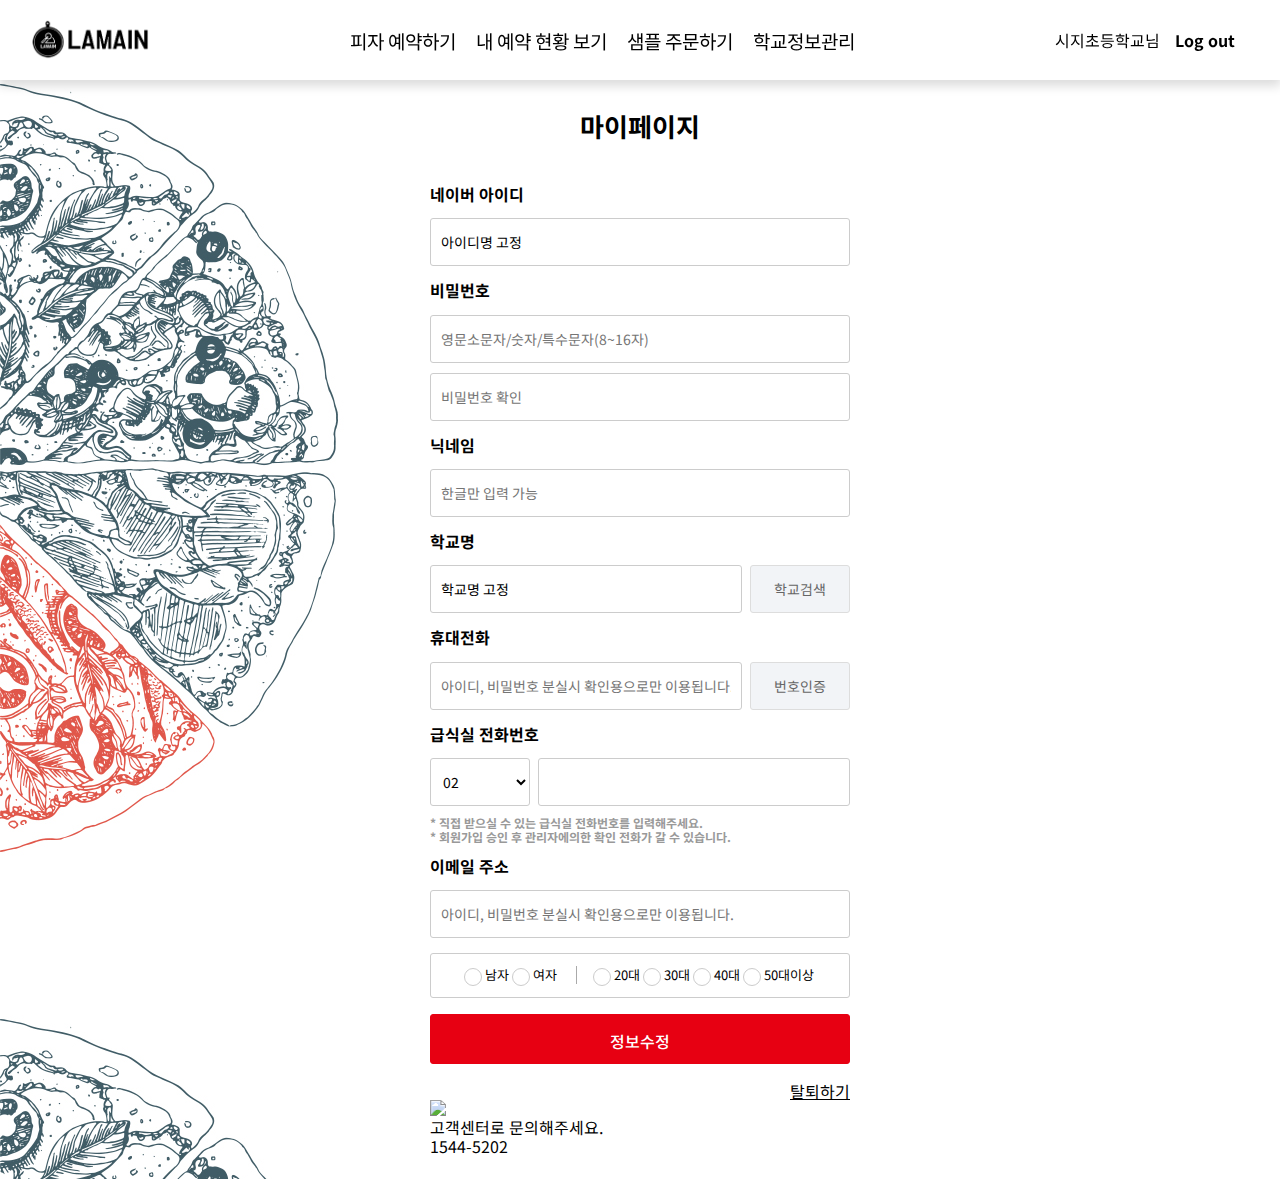
==== info-manage/info-manage.html @ 39055153 "Add files via upload" ====
<!DOCTYPE html>
<html lang="en">
  <head>
    <meta charset="utf-8" />
    <meta
      name="viewport"
      content="width=device-width, initial-scale=1, shrink-to-fit=no"
    />
    <meta name="description" content="" />
    <meta name="author" content="" />
    <title>LAMAIN - 라망</title>
    <!-- Favicon-->
    <link rel="icon" type="image/x-icon" href="assets/favicon.ico" />
    <!-- Font Awesome icons (free version)-->
    <script
      src="https://use.fontawesome.com/releases/v6.1.0/js/all.js"
      crossorigin="anonymous"
    ></script>
    <!-- 폰트어썸 cdn -->
    <link
      rel="stylesheet"
      href="https://cdnjs.cloudflare.com/ajax/libs/font-awesome/6.0.0/css/all.css"
    />
    <!-- Google fonts-->
    <link
      href="https://fonts.googleapis.com/css?family=Montserrat:400,700"
      rel="stylesheet"
      type="text/css"
    />
    <link
      href="https://fonts.googleapis.com/css?family=Roboto+Slab:400,100,300,700"
      rel="stylesheet"
      type="text/css"
    />
    <link rel="preconnect" href="https://fonts.googleapis.com" />
    <link rel="preconnect" href="https://fonts.gstatic.com" crossorigin />
    <link
      href="https://fonts.googleapis.com/css2?family=Noto+Sans+KR:wght@400;700&display=swap"
      rel="stylesheet"
    />

    <!-- jquery -->

    <script src="../jquery-3.6.0.min.js"></script>

    <!-- 슬릭 슬라이더 -->
    <script src="../slick-1.8.1/slick/slick.min.js"></script>
    <link rel="stylesheet" href="../slick-1.8.1/slick/slick.css" />

    <link href="../css/style.css" rel="stylesheet" />
  </head>

  <body>
    <header>
      <nav class="nav-bar">
        <div class="main-logo">
          <a href="../reservation-page/reservation.html">
            <img src="../img/logos/라망 가로.png" alt="" />
          </a>
        </div>

        <div class="menu-slide-wrap-tab">
          <ul>
            <li class="call-calendar-tab">
              <a href="../reservation-page/reservation.html">피자 예약하기</a>
            </li>
            <li><a href="#">내 예약 현황 보기</a></li>
            <li><a href="#">샘플 주문하기</a></li>
            <li><a href="#">학교정보관리</a></li>
          </ul>
        </div>

        <div class="menu-wrap">
          <!-- 학교명, 학교 형태 구분  -->
          <p class="btn-userinfo"><span>시지</span><span>초등학교</span>님</p>
          <p class="btn-logout">Log out</p>
          <img src="../img/menu-icon.svg" alt="" class="btn-menu" />
        </div>
      </nav>

      <!-- 메뉴 슬라이드 -->
      <div class="menu-slide-wrap">
        <ul>
          <li class="call-calendar">
            <a href="../reservation-page/reservation.html">피자 예약하기</a>
          </li>
          <li><a href="./my-reservation.html">내 예약 현황 보기</a></li>
          <li><a href="#">샘플 주문하기</a></li>
          <li><a href="#">학교정보관리</a></li>
        </ul>
      </div>
    </header>

    <main class="reserv-detail-body-bg">
      <div id="container" class="bor_top">
        <div class="fixwrap">
          <div class="sub_top">
            <div class="sub_tit">마이페이지</div>
          </div>
        </div>
        <!-- 타이틀출력 -->
        <article>
          <div class="youtube_wrap">
            <section class="w460">
              <div class="inner">
                <div class="form_box pd_20">
                  <!-- 학교와 아이디는 변경이 되지않게 고정해주세요. defalt로 글씨색은 연하게 되어야합니다. -->
                  <!-- 네이버로 로그인이 됐을경우 네이버 아이디라고 적히고, 카카오로 로그인 됐을경우 카카오아이디라고 적히고, 일반으로 로그인됐을 경우 아이디라도 글씨가 올 수 있게 해주세요. -->
                  <div class="form_title">네이버 아이디</div>
                  <div class="form_para">
                    <input
                      type="text"
                      name="UserId"
                      value="아이디명 고정"
                      maxlength="20"
                      placeholder="영문소문자/숫자"
                      class="textbox"
                      required=""
                    />
                  </div>
                  <div class="form_title">비밀번호</div>
                  <div class="form_para">
                    <input
                      type="password"
                      name="UserPwd"
                      value=""
                      maxlength="20"
                      placeholder="영문소문자/숫자/특수문자(8~16자)"
                      class="textbox"
                      required=""
                    />
                    <input
                      type="password"
                      name="UserPwd2"
                      value=""
                      maxlength="20"
                      placeholder="비밀번호 확인"
                      class="textbox marginTop10"
                      required=""
                    />
                  </div>
                  <div class="form_title">닉네임</div>
                  <div class="form_para">
                    <input
                      type="text"
                      name="UserName"
                      value=""
                      maxlength="20"
                      placeholder="한글만 입력 가능"
                      class="textbox"
                      required=""
                    />
                  </div>
                  <div class="form_title">학교명</div>
                  <!-- 학교명을 등록하면 디폴트상태가 되어 고정이 되도록 해주세요 -->
                  <div class="form_para_split">
                    <input
                      type="text"
                      name="SchoolName"
                      value="학교명 고정"
                      maxlength="20"
                      placeholder="학교명"
                      class="textbox"
                      required=""
                    />
                    <input
                      type="button"
                      name="SchoolSearch"
                      value="학교검색"
                      class="btn_type8"
                      onclick="window.open('/Menu/Menuschool.php', '_blank', 'width=600, height=600'); //return false;"
                    />
                  </div>
                  <div class="form_title">휴대전화</div>
                  <div class="form_para_split">
                    <input
                      type="tel"
                      name="UserMobile"
                      value=""
                      maxlength="20"
                      placeholder="아이디, 비밀번호 분실시 확인용으로만 이용됩니다."
                      class="textbox"
                      required=""
                    />
                    <!-- 인증이 완료되면 인증완료로 버튼안의 글씨가 바뀌도록해주세요 -->
                    <input
                      type="button"
                      name="AuthSend"
                      value="번호인증"
                      class="btn_type8 phone_con"
                      onclick="fnAuthSend();"
                    />
                  </div>
                  <!-- 번호인증 버튼을 눌러야 활성화되도록 해주세요 -->
                  <div class="form_para_split phone_end">
                    <input
                      type="text"
                      name="AuthNum"
                      value=""
                      maxlength="20"
                      placeholder="간편인증"
                      class="textbox"
                      required=""
                    />
                    <input
                      type="button"
                      name="AuthConfirm"
                      value="인증확인"
                      class="btn_type8"
                      onclick="fnAuthConfirm();"
                    />
                  </div>
                  <script>
                    $(function () {
                      $(".phone_end").hide();
                      $(".phone_con").click(function () {
                        $(".phone_end").show();
                      });
                    });
                  </script>
                  <div class="form_title">급식실 전화번호</div>
                  <div class="form_para_split">
                    <select name="phone1" class="txt_12px_01">
                      <option value="02">02</option>
                      <option value="031">031</option>
                      <option value="032">032</option>
                      <option value="033">033</option>
                      <option value="041">041</option>
                      <option value="042">042</option>
                      <option value="043">043</option>
                      <option value="044">044</option>
                      <option value="051">051</option>
                      <option value="052">052</option>
                      <option value="053">053</option>
                      <option value="054">054</option>
                      <option value="055">055</option>
                      <option value="061">061</option>
                      <option value="062">062</option>
                      <option value="063">063</option>
                      <option value="064">064</option>
                    </select>
                    <input
                      type="tel"
                      name="UserNum"
                      value=""
                      maxlength="20"
                      placeholder=""
                      class="textbox"
                      required=""
                    />
                  </div>
                  <div class="form_para_span">
                    * 직접 받으실 수 있는 급식실 전화번호를 입력해주세요.<br />
                    * 회원가입 승인 후 관리자에의한 확인 전화가 갈 수 있습니다.
                  </div>
                  <div class="form_title">이메일 주소</div>
                  <div class="form_para">
                    <input
                      type="email"
                      name="Email"
                      value=""
                      maxlength="40"
                      placeholder="아이디, 비밀번호 분실시 확인용으로만 이용됩니다."
                      class="textbox"
                      required=""
                    />
                  </div>
                  <div class="join_sort">
                    <ul>
                      <li>
                        <label class="container-radio"
                          >남자
                          <input type="radio" name="ymradio" value="M" />
                          <span class="checkmark"></span>
                        </label>
                      </li>
                      <li>
                        <label class="container-radio"
                          >여자
                          <input type="radio" name="ymradio" value="W" />
                          <span class="checkmark"></span>
                        </label>
                      </li>
                    </ul>
                    <span class="pipe2"></span>
                    <ul>
                      <li>
                        <label class="container-radio"
                          >20대
                          <input type="radio" name="ageradio" value="20" />
                          <span class="checkmark"></span>
                        </label>
                      </li>
                      <li>
                        <label class="container-radio"
                          >30대
                          <input type="radio" name="ageradio" value="30" />
                          <span class="checkmark"></span>
                        </label>
                      </li>
                      <li>
                        <label class="container-radio"
                          >40대
                          <input type="radio" name="ageradio" value="40" />
                          <span class="checkmark"></span>
                        </label>
                      </li>
                      <li>
                        <label class="container-radio"
                          >50대이상
                          <input type="radio" name="ageradio" value="50" />
                          <span class="checkmark"></span>
                        </label>
                      </li>
                    </ul>
                  </div>
                  <button type="submit" class="btn_type">
                    <span class="txt_type">정보수정</span>
                  </button>
                  <!-- 일반회원으로 로그인을 했을 경우에는 class="userinfo_txt" 이렇게 보이게하고 카카오톡이나 네이버로 로그인을 했을경우 클릭하면 class="userinfo_sns" 이거로 변경되게 해주시고 고객센터로 문의해달라는 팝업으로 뜨도록 해주세요. 각각 클래스마다 팝업창을 다르게 작업해두었습니다. -->
                  <div class="userinfo_txt">탈퇴하기</div>
                </div>
                <!-- 탈퇴하기 클릭시 팝업 -->
                <div class="layer_pop">
                  <div class="black"></div>
                  <div class="pop_wrap mg_auto">
                    <div class="pop">
                      <div class="top">
                        <div class="close1"></div>
                      </div>
                      <div class="popuser_txt">
                        <h8>월간식단연구소 회원탈퇴 하시겠습니까?</h8>
                        <div>
                          월간식단연구소를 탈퇴하시면 회원정보는 모두
                          삭제됩니다.<br />
                          다만 서비스 이용간 수집된 데이터(학교단위, 지역,
                          연령대, 성별등의 비실명 가명정보)는 남아있습니다.<br />
                          이는 전국 급식시장 데이터 분석자료로 활용됨은 공지
                          드립니다.
                          <div class="small_txt">
                            * 데이터 삭제와 관련하여 문의하실 사항은 고객센터로
                            연락바랍니다.(1544-5202)
                          </div>
                        </div>
                        <div>
                          정말로 탈퇴를 원하신다면 아래에 비밀번호를 입력하시고
                          탈퇴버튼을 눌러주세요
                        </div>
                        <div class="form_para">
                          <input
                            type="password"
                            name="UserPwd3"
                            value=""
                            maxlength="20"
                            placeholder="비밀번호 확인"
                            class="textbox marginTop10"
                          />
                        </div>
                        <div class="text_ul_wrap">
                          <a href="javascript:;">탈퇴사유</a>
                          <ul class="ul_select_style">
                            <li>근무지 변경</li>
                            <li>재가입 목적</li>
                            <li>아이디 변경</li>
                            <li class="last-li">기타사유</li>
                          </ul>
                        </div>
                        <div class="checkbox_wrap small_txt">
                          <label class="container-checkbox">
                            해당 내용을 모두 확인했으며, 회원탈퇴에 동의합니다.
                            <input
                              type="checkbox"
                              id="chk_agree"
                              name="chk_agree"
                              value="y"
                              checked="checked"
                              onchange="if( this.checked){$(this).parent().addClass('checked')}else{$(this).parent().removeClass('checked')} "
                            />
                            <span class="checkmark"></span>
                          </label>
                        </div>
                        <button
                          type="submit"
                          class="btn_type"
                          onclick="UserExit()"
                        >
                          <span class="txt_type">탈퇴하기</span>
                        </button>
                      </div>
                      <script>
                        var _select_title = $(".text_ul_wrap > a");
                        $(
                          '<div class="select_icon"><img src="../img/ico_arrow.svg"></div>'
                        ).insertAfter(_select_title);

                        _select_title.click(function () {
                          $(".ul_select_style").toggleClass("active");
                          $(".select_icon").toggleClass("active");
                        });

                        $(".ul_select_style > li").on("click", function () {
                          var _li_value = $(this).text();
                          _select_title.text(_li_value);
                          $(".ul_select_style").removeClass("active");
                          $(".select_icon").toggleClass("active");
                        });
                        $("body").click(function (e) {
                          if ($(".ul_select_style").hasClass("active")) {
                            if (!$(".text_ul_wrap").has(e.target).length) {
                              $(".ul_select_style").removeClass("active");
                              $(".select_icon").removeClass("active");
                            }
                          }
                        });
                      </script>
                    </div>
                  </div>
                </div>

                <!-- 네이버,카톡으로 로그인시 뜨는 팝업 -->
                <div class="layer_sns">
                  <div class="black"></div>
                  <div class="pop_wrap mg_auto">
                    <div class="pop">
                      <div class="top">
                        <div class="close1"></div>
                      </div>
                      <div class="sns_txt">
                        <div class="sns_img">
                          <img src="/img/center_sns.png" />
                        </div>
                        <h9>고객센터로 문의해주세요.<br />1544-5202</h9>
                      </div>
                    </div>
                  </div>
                </div>

                <script>
                  //일반회원가입으로 뜨는 팝업창
                  $(".userinfo_txt").click(function () {
                    $(".layer_pop").css("display", "block");
                    $("html, body").addClass("no-scroll");
                  });

                  $(".pop .close1 , .pop .close2").click(function () {
                    $(".layer_pop").css("display", "none");
                    $(".layer_sns").css("display", "none");
                    $("html, body").removeClass("no-scroll");
                  });

                  //네이버,카톡로그인시 뜨는 팝업창
                  $(".userinfo_sns").click(function () {
                    $(".layer_sns").css("display", "block");
                    $("html, body").addClass("no-scroll");
                  });
                </script>
              </div>
            </section>
          </div>
        </article>
      </div>
    </main>

    <script src="../js/app.js"></script>
  </body>
</html>
---- css/style.css ----
@charset "UTF-8";
/*! normalize.css v8.0.1 | MIT License | github.com/necolas/normalize.css */
/* Document
   ========================================================================== */
/**
 * 1. Correct the line height in all browsers.
 * 2. Prevent adjustments of font size after orientation changes in iOS.
 */
html {
  line-height: 1.15;
  /* 1 */
  -webkit-text-size-adjust: 100%;
  /* 2 */
}

/* Sections
   ========================================================================== */
/**
 * Remove the margin in all browsers.
 */
body {
  margin: 0;
}

/**
 * Render the `main` element consistently in IE.
 */
main {
  display: block;
}

/**
 * Correct the font size and margin on `h1` elements within `section` and
 * `article` contexts in Chrome, Firefox, and Safari.
 */
h1 {
  font-size: 2em;
  margin: 0.67em 0;
}

/* Grouping content
   ========================================================================== */
/**
 * 1. Add the correct box sizing in Firefox.
 * 2. Show the overflow in Edge and IE.
 */
hr {
  box-sizing: content-box;
  /* 1 */
  height: 0;
  /* 1 */
  overflow: visible;
  /* 2 */
}

/**
 * 1. Correct the inheritance and scaling of font size in all browsers.
 * 2. Correct the odd `em` font sizing in all browsers.
 */
pre {
  font-family: monospace, monospace;
  /* 1 */
  font-size: 1em;
  /* 2 */
}

/* Text-level semantics
   ========================================================================== */
/**
 * Remove the gray background on active links in IE 10.
 */
a {
  background-color: transparent;
}

/**
 * 1. Remove the bottom border in Chrome 57-
 * 2. Add the correct text decoration in Chrome, Edge, IE, Opera, and Safari.
 */
abbr[title] {
  border-bottom: none;
  /* 1 */
  text-decoration: underline;
  /* 2 */
  -webkit-text-decoration: underline dotted;
          text-decoration: underline dotted;
  /* 2 */
}

/**
 * Add the correct font weight in Chrome, Edge, and Safari.
 */
b,
strong {
  font-weight: bolder;
}

/**
 * 1. Correct the inheritance and scaling of font size in all browsers.
 * 2. Correct the odd `em` font sizing in all browsers.
 */
code,
kbd,
samp {
  font-family: monospace, monospace;
  /* 1 */
  font-size: 1em;
  /* 2 */
}

/**
 * Add the correct font size in all browsers.
 */
small {
  font-size: 80%;
}

/**
 * Prevent `sub` and `sup` elements from affecting the line height in
 * all browsers.
 */
sub,
sup {
  font-size: 75%;
  line-height: 0;
  position: relative;
  vertical-align: baseline;
}

sub {
  bottom: -0.25em;
}

sup {
  top: -0.5em;
}

/* Embedded content
   ========================================================================== */
/**
 * Remove the border on images inside links in IE 10.
 */
img {
  border-style: none;
}

/* Forms
   ========================================================================== */
/**
 * 1. Change the font styles in all browsers.
 * 2. Remove the margin in Firefox and Safari.
 */
button,
input,
optgroup,
select,
textarea {
  font-family: inherit;
  /* 1 */
  font-size: 100%;
  /* 1 */
  line-height: 1.15;
  /* 1 */
}

/**
 * Show the overflow in IE.
 * 1. Show the overflow in Edge.
 */
button,
input {
  /* 1 */
  overflow: visible;
}

/**
 * Remove the inheritance of text transform in Edge, Firefox, and IE.
 * 1. Remove the inheritance of text transform in Firefox.
 */
button,
select {
  /* 1 */
  text-transform: none;
}

/**
 * Correct the inability to style clickable types in iOS and Safari.
 */
button,
[type=button],
[type=reset],
[type=submit] {
  -webkit-appearance: button;
}

/**
 * Remove the inner border and padding in Firefox.
 */
button::-moz-focus-inner,
[type=button]::-moz-focus-inner,
[type=reset]::-moz-focus-inner,
[type=submit]::-moz-focus-inner {
  border-style: none;
  padding: 0;
}

/**
 * Restore the focus styles unset by the previous rule.
 */
button:-moz-focusring,
[type=button]:-moz-focusring,
[type=reset]:-moz-focusring,
[type=submit]:-moz-focusring {
  outline: 1px dotted ButtonText;
}

/**
 * Correct the padding in Firefox.
 */
fieldset {
  padding: 0.35em 0.75em 0.625em;
}

/**
 * 1. Correct the text wrapping in Edge and IE.
 * 2. Correct the color inheritance from `fieldset` elements in IE.
 * 3. Remove the padding so developers are not caught out when they zero out
 *    `fieldset` elements in all browsers.
 */
legend {
  box-sizing: border-box;
  /* 1 */
  color: inherit;
  /* 2 */
  display: table;
  /* 1 */
  max-width: 100%;
  /* 1 */
  padding: 0;
  /* 3 */
  white-space: normal;
  /* 1 */
}

/**
 * Add the correct vertical alignment in Chrome, Firefox, and Opera.
 */
progress {
  vertical-align: baseline;
}

/**
 * Remove the default vertical scrollbar in IE 10+.
 */
textarea {
  overflow: auto;
}

/**
 * 1. Add the correct box sizing in IE 10.
 * 2. Remove the padding in IE 10.
 */
[type=checkbox],
[type=radio] {
  box-sizing: border-box;
  /* 1 */
  padding: 0;
  /* 2 */
}

/**
 * Correct the cursor style of increment and decrement buttons in Chrome.
 */
[type=number]::-webkit-inner-spin-button,
[type=number]::-webkit-outer-spin-button {
  height: auto;
}

/**
 * 1. Correct the odd appearance in Chrome and Safari.
 * 2. Correct the outline style in Safari.
 */
[type=search] {
  -webkit-appearance: textfield;
  /* 1 */
  outline-offset: -2px;
  /* 2 */
}

/**
 * Remove the inner padding in Chrome and Safari on macOS.
 */
[type=search]::-webkit-search-decoration {
  -webkit-appearance: none;
}

/**
 * 1. Correct the inability to style clickable types in iOS and Safari.
 * 2. Change font properties to `inherit` in Safari.
 */
::-webkit-file-upload-button {
  -webkit-appearance: button;
  /* 1 */
  font: inherit;
  /* 2 */
}

/* Interactive
   ========================================================================== */
/*
 * Add the correct display in Edge, IE 10+, and Firefox.
 */
details {
  display: block;
}

/*
 * Add the correct display in all browsers.
 */
summary {
  display: list-item;
}

/* Misc
   ========================================================================== */
/**
 * Add the correct display in IE 10+.
 */
template {
  display: none;
}

/**
 * Add the correct display in IE 10.
 */
[hidden] {
  display: none;
}

.fnb ul, .my-reserv-contents, .select-quantity-wrap, .info-wrap, .reserv-school {
  display: flex;
  flex-direction: row;
  flex-wrap: nowrap;
  justify-content: flex-start;
  align-items: center;
  align-content: center;
}

.menu-wrap {
  display: flex;
  flex-direction: row;
  flex-wrap: nowrap;
  justify-content: flex-end;
  align-items: center;
  align-content: center;
}

.info-quantity, .order-btn-wrap, .calender-contents .week-container, .calender-head ul, .nav-bar {
  display: flex;
  flex-direction: row;
  flex-wrap: nowrap;
  justify-content: space-between;
  align-items: center;
  align-content: center;
}

.info-quantity .ten-input, .reserv-school .sort-school, .choice-calender, .menu-slide-wrap-tab ul, .login_box .login_data101 a, .login_box .login_kakao a {
  display: flex;
  flex-direction: row;
  flex-wrap: nowrap;
  justify-content: center;
  align-items: center;
  align-content: flex-start;
}

.calender-contents li {
  display: flex;
  flex-direction: column;
  flex-wrap: wrap;
  justify-content: center;
  align-items: center;
}

* {
  margin: 0;
  font-family: "Noto Sans KR", sans-serif;
  box-sizing: border-box;
}

html {
  font-family: "Noto Sans KR", sans-serif;
  height: 100%;
}

body {
  font-family: "Noto Sans KR", sans-serif;
  height: 100%;
}

h4,
h3,
h2,
h1 {
  font-weight: normal;
}

h1 {
  margin: 0;
}

a {
  color: inherit;
  text-decoration: none;
}

button,
input,
select,
textarea {
  border: 0;
  background-color: transparent;
}
button:focus,
input:focus,
select:focus,
textarea:focus {
  outline: none;
  box-shadow: none;
}

a,
button {
  cursor: pointer;
}

ul,
ol {
  list-style: none;
  padding-left: 0;
}

/* 로그인 페이지*/
.login {
  position: relative;
  width: 100vw;
  height: 100vh;
}

.bg {
  position: relative;
  background-image: url(../img/bg/reserv-bg-2.jpg);
  background-repeat: no-repeat;
  -o-object-fit: contain;
     object-fit: contain;
  width: 100%;
  height: 100%;
}

.login-wrap {
  position: absolute;
  top: 38%;
  left: 50%;
  transform: translate(-50%, -50%);
  width: 300px;
  height: 470px;
  padding: 15px;
  border-radius: 3px;
}

.login_box {
  position: relative;
  overflow: hidden;
  height: 60%;
  border-bottom: solid 2px rgb(133, 131, 131);
}
.login_box .login-logo {
  text-align: center;
  margin-top: 15px;
}
.login_box .login-logo img {
  width: 200px;
}
.login_box .login-title {
  text-align: center;
  margin-top: 15px;
}
.login_box .login_kakao {
  position: absolute;
  display: flex;
  border-radius: 3px;
  background: #f2da00;
  padding: 3% 2%;
  width: 65%;
  height: 47px;
  top: 65%;
  left: 50%;
  transform: translate(-50%, -50%);
  justify-content: center;
  align-items: center;
  color: #391b1a;
}
.login_box .login_kakao img {
  width: 10%;
  margin-right: 2%;
}
.login_box .login_data101 {
  position: absolute;
  display: flex;
  border-radius: 3px;
  background: #e70012;
  padding: 3% 2%;
  width: 65%;
  height: 47px;
  top: 88%;
  left: 50%;
  transform: translate(-50%, -50%);
  justify-content: center;
  align-items: center;
  color: #391b1a;
}
.login_box .login_data101 a {
  font-size: 16px;
}
.login_box .login_data101 img {
  width: 10%;
  margin-right: 2%;
}

.customer-center {
  width: 100%;
  height: 33%;
  padding: 20px;
  box-sizing: border-box;
  text-align: center;
}
.customer-center h2 {
  margin-bottom: 15px;
}
.customer-center p {
  font-size: 15px;
}

.customer-center p {
  margin: 4px 0;
}

.login_copy {
  position: absolute;
  width: 100%;
  text-align: center;
  left: 0;
  bottom: 8%;
  font-size: 80%;
}

@media (min-width: 768px) {
  .bg {
    position: relative;
    background-image: url(../img/bg/reserv-bg-2.jpg);
    background-repeat: no-repeat;
    background-size: cover;
    background-position: center center;
    width: 100%;
    height: 100%;
  }

  .login-wrap {
    width: 350px;
    height: 490px;
  }

  .login_box .login_kakao,
.login_box .login_data101 {
    width: 275px;
  }
}
/* 상단 헤더*/
header {
  position: relative;
}

.nav-bar {
  position: fixed;
  top: 0;
  background-color: #fff;
  width: 100%;
  height: 80px;
  padding: 5px 30px;
  margin-bottom: 20px;
  box-shadow: 0px 5px 10px 1px rgba(0, 0, 0, 0.14);
  box-sizing: border-box;
  z-index: 10;
}

.main-logo {
  width: 100px;
}
.main-logo img {
  width: 100%;
}

.menu-slide-wrap-tab {
  display: none;
  height: 100%;
}
.menu-slide-wrap-tab .call-calendar-tab {
  cursor: pointer;
}
.menu-slide-wrap-tab ul {
  height: 100%;
  vertical-align: middle;
}
.menu-slide-wrap-tab li {
  height: 100%;
  margin: 0 10px;
  margin-top: 8px;
  font-size: 19px;
  line-height: 64px;
}
.menu-slide-wrap-tab li:hover {
  border-bottom: solid 4px #e70012;
}
.menu-slide-wrap-tab a {
  display: block;
}

.menu-wrap .btn-userinfo {
  margin-right: 10px;
}
.menu-wrap .btn-userinfo .userhead {
  font-weight: bold;
}
.menu-wrap .btn-logout {
  font-size: 16px;
  font-weight: bold;
  width: 70px;
  padding: 5px;
  margin-right: 10px;
  cursor: pointer;
  box-sizing: border-box;
}
.menu-wrap .btn-logout:hover {
  background-color: #000;
  color: #fff;
}

.btn-menu {
  cursor: pointer;
}

@media (min-width: 992px) {
  .main-logo {
    width: 120px;
  }

  .menu-slide-wrap-tab {
    display: block;
  }
}
.menu-slide-wrap {
  position: fixed;
  top: 80px;
  height: 140xp;
  width: 100%;
  background-color: #fff;
  padding: 0 10px;
  font-size: 16px;
  display: none;
  z-index: 10;
}
.menu-slide-wrap li {
  height: 45px;
  border-bottom: solid 1px #ddd;
  transition: 0.5s ease-in-out;
}
.menu-slide-wrap li:hover {
  transform: translateX(15px);
  transition: 0.5s ease-in-out;
}
.menu-slide-wrap .call-calendar {
  cursor: pointer;
}
.menu-slide-wrap a {
  display: block;
  padding: 10px;
}

@media (min-width: 992px) {
  .menu-slide-wrap {
    font-size: 18px;
    display: none !important;
  }
  .menu-slide-wrap ul {
    display: flex;
    flex-direction: row;
    flex-wrap: nowrap;
    justify-content: center;
    align-items: center;
    align-content: center;
  }
  .menu-slide-wrap li {
    border: none;
  }

  .btn-menu {
    display: none;
  }
}
/* 예약 페이지*/
.reserv-body-bg::before {
  content: "";
  background-image: url(../img/bg/reserv-bg-1.jpg);
  opacity: 0.5;
  -o-object-fit: contain;
     object-fit: contain;
  position: absolute;
  top: 0;
  left: 0;
  right: 0;
  bottom: 0;
}

@media (min-width: 992px) {
  .reserv-body-bg::before {
    opacity: 1;
  }
}
.reserv-page {
  display: none;
  position: fixed;
  top: 80px;
  width: 100%;
  height: 100%;
  z-index: 5;
  background-color: #eee;
  box-sizing: border-box;
}
.reserv-page .calender-close-btn {
  position: absolute;
  left: 30px;
  top: 32px;
  width: 35px;
  height: 35px;
  border: solid 1px #000;
  border-right: none;
  border-top: none;
  transform: rotate(45deg);
  cursor: pointer;
}

.reserv-page-title {
  margin: 30px 0;
  text-align: center;
}

.reserv-top {
  padding: 0 10px;
  box-sizing: border-box;
}

.calender-month {
  margin-bottom: 10px;
}

.choice-calender {
  font-size: 28px;
}
.choice-calender .choice {
  margin: 0 25px;
}
.choice-calender .month-next,
.choice-calender .month-prev {
  width: 15px;
  height: 15px;
  cursor: pointer;
}
.choice-calender .month-prev {
  border-left: solid 1px #000;
  border-bottom: solid 1px #000;
  transform: rotate(45deg);
}
.choice-calender .month-next {
  border-right: solid 1px #000;
  border-top: solid 1px #000;
  transform: rotate(45deg);
}

.reserv-school {
  margin: 20px 15px;
  box-sizing: border-box;
}
.reserv-school .reserv-school-title {
  font-weight: bold;
}
.reserv-school p {
  margin-right: 3px;
}
.calender {
  background-color: #fff;
}

.calender-head {
  width: 100%;
  border-top: solid 2px #ddd;
  border-bottom: solid 2px #eee;
  box-sizing: border-box;
}
.calender-head ul {
  box-sizing: border-box;
  border-right: solid 2px #ddd;
  width: 100%;
  text-align: center;
  box-sizing: border-box;
}
.calender-head li {
  display: inline-block;
  width: 100%;
  height: 50px;
  padding-top: 14px;
  border-left: solid 2px #ddd;
  box-sizing: border-box;
}

.calender-contents {
  width: 100%;
}
.calender-contents .week-container {
  width: 100%;
  height: 120px;
  box-sizing: border-box;
}
.calender-contents li {
  position: relative;
  width: 20%;
  height: 100%;
  padding: 5px;
  border: solid 1px #ddd;
  box-sizing: border-box;
}
.calender-contents li .date-wrap {
  position: absolute;
  width: 100%;
  height: 20px;
  top: 5px;
  font-size: 18px;
  box-sizing: border-box;
}
.calender-contents li .date-wrap .date {
  padding: 0 10px 10px 10px;
  box-sizing: border-box;
}
.calender-contents li .book-box {
  height: 80px;
  margin-top: 5px;
}
.calender-contents li .book-box img {
  width: 50px;
}
.calender-contents li .book-box p {
  font-size: 14px;
  text-align: center;
}
.calender-contents li .rest-book {
  position: relative;
}
.calender-contents li .rest-book a {
  width: 100%;
  height: 100%;
  display: block;
}
.calender-contents li .rest-book a:hover {
  text-decoration: underline;
}
.calender-contents li .rest-book a:hover + span.hover-balloon {
  display: block;
}
.calender-contents li .rest-book .hover-balloon {
  display: none;
  position: absolute;
  right: -113px;
  top: 40px;
  width: 100px;
  padding: 8px;
  border-radius: 8px;
  background-color: #333;
  color: #fff;
  font-size: 14px;
  z-index: 5;
}
.calender-contents li .full-book .soldout-alert {
  display: flex;
  height: 50px;
  font-size: 16px;
  color: red;
  align-items: center;
}
.calender-contents li .full-book p {
  color: rgb(92, 91, 91);
}

.reserv-click-btn {
  width: 100%;
  height: 80px;
  background-color: #000;
}

@media (min-width: 621px) {
  .reserv-page {
    width: 660px;
    left: 50%;
    transform: translateX(-50%);
  }

  .calender {
    width: 620px;
    margin: 0 auto;
  }

  .book-text {
    display: flex;
    flex-direction: row;
    flex-wrap: nowrap;
    justify-content: center;
    align-items: center;
    align-content: flex-start;
    margin-top: 5px;
  }

  .book-box p {
    font-size: 16px !important;
  }
  .book-box a {
    text-align: center;
  }
}
/*메인페이지*/
.main-contents {
  max-width: 1320px;
  position: relative;
  height: 100vh;
  display: grid;
  grid-template-columns: 200px 200px;
  grid-template-rows: 200px 200px;
  grid-gap: 30px;
  justify-content: center;
  align-content: center;
}

.main-box {
  width: 200px;
  height: 200px;
  padding: 50px 20px;
  background-color: #fff;
  border: #bdc9cd solid 1px;
  border-radius: 20px;
  text-align: center;
  box-sizing: border-box;
  cursor: pointer;
  transition: all 0.5s;
  overflow: hidden;
}
.main-box:hover {
  box-shadow: rgba(0, 0, 0, 0.35) 0px 5px 15px;
  border: none;
  transform: translateY(-10px);
  transition: all 0.3s;
}
.main-box img {
  width: 70px;
  height: 70px;
}

.main-box-title {
  width: 100%;
  height: 34%;
}
.main-box-title h3 {
  text-align: center;
  color: #3f5d67;
}

@media (min-width: 992px) {
  .main-contents {
    margin: 0 auto;
    display: flex;
    flex-direction: row;
    flex-wrap: wrap;
    justify-content: center;
    align-items: center;
    height: 72vh;
    grid-gap: 10px;
  }

  .main-box {
    width: 225px;
    height: 225px;
    margin: 0 7px;
  }

  .main-box-title {
    height: 42%;
  }
  .main-box-title h3 {
    line-height: 89px;
  }
}
/* 예약 상세 페이지 */
.reserv-detail-body-bg {
  position: relative;
  background-image: url(../img/bg/reserv-bg-1.jpg);
}

.food-img-wrap {
  width: 500px;
  height: 400px;
  margin: 0 auto;
  overflow: hidden;
}
.food-img-wrap img {
  width: 100%;
  height: 400px;
  -o-object-fit: cover;
     object-fit: cover;
}

.slick-dots {
  display: flex;
  flex-direction: row;
  flex-wrap: nowrap;
  justify-content: center;
  align-items: center;
  height: 20px;
  position: absolute;
  margin: 0 auto;
  bottom: 40px;
  left: 50%;
  transform: translateX(-50%);
}

.slick-dots li {
  margin: 0 10px;
}

.slick-dots li::marker {
  color: transparent;
}

.slick-dots li button {
  color: transparent;
  border: none;
  padding: 0;
  background-color: grey;
  opacity: 0.5;
  border-radius: 50%;
  height: 13px;
  width: 13px;
}

.slick-dots .slick-active button {
  background-color: #ffffff;
  opacity: 1;
}

.order-detail-wrap {
  width: 500px;
  padding: 20px;
  margin: 0 auto;
  background-color: #fff;
  box-sizing: border-box;
}
.order-detail-wrap h2 {
  padding-bottom: 10px;
  border-bottom: solid 2px #ddd;
}

.menu-info {
  margin-top: 12px;
}

.info-wrap p {
  color: #949292;
  padding-right: 15px;
  padding-bottom: 10px;
}
.info-wrap span {
  padding-bottom: 10px;
}

.order-btn-wrap {
  text-align: center;
  margin: 20px auto;
}
.order-btn-wrap .reserv-btn {
  width: 200px;
  height: 60px;
  font-size: 16px;
  font-weight: bold;
  color: #fff;
  background-color: #e70012;
  border: solid 1px #e70012;
  border-radius: 3px;
  cursor: pointer;
}
.order-btn-wrap .reserv-btn:hover {
  background-color: #fff;
  color: #e70012;
}

.detail-info-wrap {
  width: 500px;
  margin: 0 auto;
  background-color: rgb(229, 229, 229);
}

.order-btn-float {
  position: -webkit-fixed;
  position: fixed;
  bottom: 0;
  display: none;
  width: 500px;
  height: 60px;
  font-size: 20px;
  font-weight: bold;
  color: #fff;
  border-radius: 3px;
  background-color: #e70012;
  z-index: 5;
}
.order-btn-float:hover {
  background-color: #fff;
  border: solid 2px #e70012;
  color: #e70012;
}

.detail-info-title {
  text-align: center;
  margin: 20px 0;
}

.youtube-content {
  width: 100%;
}
.youtube-content iframe {
  width: 500px;
  height: 300px;
}

.product-info-content {
  text-align: center;
  padding-bottom: 60px;
}

.product-info {
  width: 500px;
  border-radius: 3px;
  padding: 30px;
  margin-top: 40px;
  box-sizing: border-box;
}
.product-info .product-name {
  font-size: 25px;
  margin-top: 0;
}
.product-info p {
  margin: 25px 0;
}
.product-info img {
  width: 430px;
  box-sizing: border-box;
}
.product-info ul {
  width: 100%;
  background-color: #ddd;
  padding: 10px;
  box-sizing: border-box;
}
.product-info li {
  margin: 10px 0;
}

.select-quantity-page {
  position: fixed;
  bottom: -100%;
  left: 50%;
  transform: translateX(-50%);
  width: 500px;
  height: 92vh;
  padding: 20px;
  margin: 0 auto;
  background-color: #fff;
  box-sizing: border-box;
  overflow-y: auto;
  -ms-overflow-style: none;
  scrollbar-width: none;
  transition: all, 500ms;
  z-index: 10;
}

.select-quantity-page::-webkit-scrollbar {
  display: none;
}

.quant-title {
  padding: 10px;
}
.quant-title h2 {
  text-align: center;
}

.quant-close-btn {
  position: absolute;
  top: 32px;
  width: 25px;
  height: 25px;
  border: solid 2px #000;
  border-right: none;
  border-top: none;
  transform: rotate(45deg);
  cursor: pointer;
}

.recommend-quantity {
  width: 460px;
  height: 80px;
  padding: 10px;
  margin: 30px auto;
  border-radius: 5px;
  box-shadow: rgba(0, 0, 0, 0.24) 0px 3px 8px;
  box-sizing: border-box;
}
.recommend-quantity span {
  font-size: 15px;
  color: #949292;
}
.recommend-quantity .standard-recommend {
  padding-top: 10px;
}

.option-content {
  color: #747272;
  padding: 0;
  margin: 0 5px;
  opacity: 0.5;
  font-weight: bold;
}

.select-quantity-wrap {
  padding-bottom: 10px;
  margin-bottom: 20px;
  border-bottom: solid 2px rgb(239, 239, 239);
}
.select-quantity-wrap img {
  width: 130px;
  height: 100px;
  -o-object-fit: cover;
     object-fit: cover;
}
.select-quantity-wrap img:hover {
  background: rgba(0, 0, 0, 0.5);
  z-index: 10px;
}

.info-quantity {
  width: 100%;
  padding-right: 10px;
  margin-left: 20px;
}
.info-quantity .quant-info-txt h4 {
  margin-bottom: 10px;
}
.info-quantity .quantity-input-wrap {
  width: 113px;
  padding: 3px;
  border: solid 2px #ddd;
  text-align: center;
  box-sizing: border-box;
}
.info-quantity .one-input {
  border-bottom: solid 2px #ddd;
}
.info-quantity .one-input input {
  width: 50px;
  height: 30px;
  padding: 5px;
  text-align: center;
  border: none;
  box-sizing: border-box;
}
.info-quantity .one-input a {
  font-size: 20px;
}
.info-quantity .ten-input .plus-10 {
  border-right: solid 2px #ddd;
}
.info-quantity .ten-input a {
  display: block;
  width: 50%;
  padding-top: 3px;
  font-size: 13px;
  text-align: center;
  box-sizing: border-box;
}

.total-amount {
  width: 430px;
  height: 50px;
  background-color: #e70012;
  color: #fff;
  margin: 20px auto;
  padding: 10px;
  border: solid 1px #e70012;
  border-radius: 5px;
  text-align: center;
  font-weight: bold;
  box-sizing: border-box;
}
.total-amount:hover {
  background-color: #fff;
  color: #e70012;
}

/* 내 예약 현황 보기*/
.my-reserv-main {
  max-width: 500px;
  min-height: 100vh;
  margin: 0 auto;
  padding-top: 80px;
}

.my-reserv {
  width: 100%;
  margin: 20px 0;
  border-bottom: solid 1px #949292;
}

.my-reserv-state {
  width: 100%;
  height: 50px;
}
.my-reserv-state p {
  height: 100%;
  padding: 10px;
  background-color: #ebebeb;
  font-size: 20px;
  line-height: 30px;
  box-sizing: border-box;
}
.my-reserv-state .visit-ready {
  color: rgb(0, 120, 255);
}
.my-reserv-state .visit-complete {
  color: #949292;
}

.my-reserv-contents {
  width: 100%;
  margin: 15px 0;
}

.my-reserv-img {
  width: 150px;
  margin-right: 10px;
}
.my-reserv-img img {
  width: 100%;
}

.my-reserv-info li {
  margin-bottom: 17px;
}

.review-off {
  width: 200px;
  height: 60px;
  font-size: 16px;
  font-weight: bold;
  color: #fff;
  border-radius: 3px;
  background-color: #333 !important;
  border: solid 1px #333 !important;
  pointer-events: none;
}

.review-page {
  position: fixed;
  bottom: -100%;
  left: 50%;
  transform: translateX(-50%);
  max-width: 500px;
  width: 500px;
  height: 91vh;
  padding: 20px;
  margin: 0 auto;
  background-color: #fff;
  box-sizing: border-box;
  overflow-y: auto;
  -ms-overflow-style: none;
  scrollbar-width: none;
  transition: all, 500ms;
  z-index: 10;
}
.review-page .my-reserv-contents {
  margin-top: 20px;
}
.review-page .my-reserv-img {
  width: 100px;
}
.review-page .my-reserv-info li {
  margin-bottom: 5px;
}

.review-close {
  width: 25px;
  height: 25px;
  margin-bottom: 10px;
  margin-left: 5px;
  border: solid 2px #000;
  border-right: none;
  border-top: none;
  transform: rotate(45deg);
  cursor: pointer;
}

.submit-review {
  width: 100%;
  height: 50px;
  border: solid 1px #e70012;
  border-radius: 3px;
  background-color: #e70012;
  color: #fff;
}

.review-box-wrap {
  width: 100%;
  margin-top: 30px;
}
.review-box-wrap h3 {
  padding: 10px 0;
  border-top: solid 2px #ddd;
}

.star-rating {
  margin-top: 0;
}

#myform fieldset {
  display: inline-block;
  /* 하위 별점 이미지들이 있는 영역만 자리를 차지함.*/
  direction: rtl;
  border: 0;
  /* 필드셋 테두리 제거 */
}

#myform input[type=radio] {
  display: none;
}

#myform label {
  font-size: 3em;
  /* 이모지 크기 */
  color: transparent;
  /* 기존 이모지 컬러 제거 */
  text-shadow: 0 0 0 #f0f0f0;
  /* 새 이모지 색상 부여 */
}
#myform label:hover {
  text-shadow: 0 0 0 #fff59c;
}

#myform label:hover ~ label {
  text-shadow: 0 0 0 #fff59c;
  /* 마우스 호버 뒤에오는 이모지들 */
}

#myform input[type=radio]:checked ~ label {
  text-shadow: 0 0 0 #f2da00;
  /* 마우스 클릭 체크 */
}

.container-checkbox {
  display: block;
  position: relative;
  margin: 12px 0;
  cursor: pointer;
  -webkit-user-select: none;
  -moz-user-select: none;
  -ms-user-select: none;
  user-select: none;
}
.container-checkbox input {
  position: absolute;
  opacity: 0;
  cursor: pointer;
}
.container-checkbox .checkmark {
  position: absolute;
  top: 0;
  left: 95%;
  height: 18px;
  width: 18px;
  background-color: #fff;
  border: 1px solid #ccc;
  border-radius: 3px;
}

.container-checkbox:hover input ~ .checkmark {
  background-color: #fff;
  border: 1px solid #000;
}

.container-checkbox input:checked ~ .checkmark {
  border: 1px solid #e70012;
  background-color: #e70012;
}

.container-checkbox .checkmark:after {
  content: "";
  position: absolute;
  display: none;
}

.container-checkbox input:checked ~ .checkmark:after {
  display: block;
}

.container-checkbox .checkmark:after {
  left: 5px;
  top: 2px;
  width: 4px;
  height: 8px;
  border: solid white;
  border-width: 0 2px 2px 0;
  transform: rotate(45deg);
}

.comment-box {
  width: 100%;
  padding: 10px 0;
}
.comment-box textarea {
  width: 100%;
  padding: 10px;
  border: solid 1px #000;
  border-radius: 3px;
}

/* 학교정보관리 */
#container {
  padding-top: 80px;
}
#container [type=radio] {
  margin: 3px 3px 0 5px;
}

.bor_top {
  border-top: 1px solid #ddd;
}

.sub_top {
  font-size: 26px;
  color: #000;
  max-width: 1152px;
  margin: 0 auto;
  padding: 30px 20px 15px;
  font-weight: 700;
  display: flex;
  justify-content: space-between;
  text-align: center;
}
.sub_top .sub_tit {
  display: flex;
  justify-content: center;
  align-items: center;
  margin: 0 auto;
}

.form_para_span {
  margin-bottom: 8px;
  font-size: 12px;
  color: #999;
  font-weight: 700;
}

.inner {
  width: 100%;
  max-width: 1152px;
  padding: 24px 20px;
  background-color: #fff;
  box-sizing: border-box;
  margin: 0 auto;
}
.inner .btn_type {
  line-height: 50px;
  height: 50px;
  margin: 15px 0 8px;
}

.btn_type {
  border: 1px solid #e70012;
  background-color: #e70012;
  -webkit-background-color: #e70012;
  display: block;
  overflow: hidden;
  width: 100%;
  height: 36px;
  border-radius: 3px;
  font-size: 16px;
  text-align: center;
  color: #fff;
  font-weight: 500;
  cursor: pointer;
}
.btn_type:hover {
  border: 1px solid #e70012;
  background-color: #fff;
  color: #e70012;
}

.userinfo_txt {
  text-align: right;
  padding-top: 10px;
  cursor: pointer;
  text-decoration: underline;
}
.userinfo_txt:hover {
  color: #e70012;
}

.w460 {
  width: 460px;
  max-width: 460px;
  margin: 0 auto;
}

.form_title {
  padding: 5px 0 15px 0;
  font-weight: 700;
}

.form_para .textbox {
  width: 100%;
  height: 48px;
  padding: 0 10px;
  border: 1px solid #ccc;
  border-radius: 3px;
  background-color: #fff;
  font-size: 14px;
  line-height: 20px;
  outline: none;
  margin-bottom: 10px;
}

.form_para_split .textbox {
  width: calc(100% - 108px);
  float: left;
}
.form_para_split .btn_type8 {
  width: 100px;
  float: right;
  margin-left: 8px;
  cursor: pointer;
}
.form_para_split select {
  width: 100px;
  float: left;
  margin-right: 8px;
  cursor: pointer;
  height: 48px;
}

select {
  height: 36px;
  font-size: 14px;
  padding: 0 8px;
  border: 1px solid #ccc;
  border-radius: 3px;
  max-width: 165px;
  background-color: #fff;
  margin-right: 5px;
}

.form_para_split:after {
  content: "";
  display: block;
  clear: both;
}

.btn_type8 {
  border: 1px solid #ddd;
  background-color: #f2f4f7;
  display: block;
  overflow: hidden;
  width: 100%;
  height: 48px;
  border-radius: 3px;
  font-size: 14px;
  text-align: center;
  color: #666;
}

input.textbox {
  width: 100%;
  height: 48px;
  padding: 0 10px;
  border: 1px solid #ccc;
  border-radius: 3px;
  background-color: #fff;
  font-size: 14px;
  line-height: 20px;
  outline: none;
  margin-bottom: 10px;
}

.container-radio {
  display: block;
  position: relative;
  padding-left: 24px;
  cursor: pointer;
  font-size: 14px;
  -webkit-user-select: none;
  -moz-user-select: none;
  -ms-user-select: none;
  user-select: none;
}
.container-radio .checkmark {
  position: absolute;
  top: 0;
  left: 0;
  height: 18px;
  width: 18px;
  background-color: #fff;
  border: 1px solid #ccc;
  border-radius: 50%;
}
.container-radio input {
  position: absolute;
  opacity: 0;
  cursor: pointer;
}

.container-radio .checkmark {
  position: absolute;
  top: 0;
  left: 0;
  height: 18px;
  width: 18px;
  background-color: #fff;
  border: 1px solid #ccc;
  border-radius: 50%;
}

.container-radio:hover input ~ .checkmark {
  background-color: #fff;
}

.container-radio input:checked ~ .checkmark {
  border: 1px solid #e70012;
  background-color: #e70012;
}

.container-radio .checkmark:after {
  content: "";
  position: absolute;
  display: none;
}

.container-radio input:checked ~ .checkmark:after {
  display: block;
}

.container-radio .checkmark:after {
  top: 4px;
  left: 4px;
  width: 8px;
  height: 8px;
  border-radius: 50%;
  background: white;
}

.pipe2:before {
  content: "";
  display: inline-block;
  width: 1px;
  height: 18px;
  margin: 2px 16px 0 16px;
  vertical-align: 0px;
  background-color: #aaa;
}

.join_sort {
  border: 1px solid #ccc;
  border-radius: 3px;
  padding: 10px 5px;
  margin-bottom: 16px;
  display: flex;
  align-items: center;
  justify-content: center;
  margin-top: 5px;
}
.join_sort li {
  padding-right: 3px;
  float: left;
}
.join_sort .container-radio {
  font-size: 13px;
  padding-left: 21px;
}

.layer_pop {
  position: fixed;
  top: 0;
  left: 0;
  width: 100%;
  height: 100vh;
  display: none;
  z-index: 99;
}
.layer_pop .black {
  width: 100%;
  height: 100%;
  background: rgba(0, 0, 0, 0.4);
  position: fixed;
  top: 0;
  left: 0;
}
.layer_pop .pop_wrap {
  width: 100%;
  height: 100%;
  display: flex;
  justify-content: center;
  align-items: center;
}
.layer_pop .pop {
  position: relative;
  background: #fff;
  padding: 1.5%;
  display: flex;
  justify-content: flex-start;
  align-items: center;
  flex-direction: column;
  z-index: 1;
  box-shadow: 5px 5px 20px rgba(0, 0, 0, 0.3);
  width: 550px;
  height: 580px;
}

.top .close1 {
  cursor: pointer;
  position: absolute;
  top: -55px;
  right: 0;
  padding: 12px 0;
}

.top .close1:before {
  content: "";
  transform: translateY(2px) rotate(45deg);
  width: 42px;
  background: #fff;
  display: block;
  height: 2px;
}

.top .close1:after {
  content: "";
  transform: rotate(-45deg);
  width: 42px;
  background: #fff;
  display: block;
  height: 2px;
}

.popuser_txt {
  padding: 10px;
  line-height: 1.5;
  letter-spacing: 1px;
}
.popuser_txt h8 {
  padding: 10px 0 30px;
  display: block;
  font-size: 23px;
  font-weight: 700;
}
.popuser_txt .form_para {
  margin-top: 20px;
}
.popuser_txt .form_para input.textbox {
  height: 40px;
  border-radius: 0;
}

.small_txt {
  padding: 2% 0;
  font-size: 13px;
  font-weight: 700;
  margin-bottom: 0px !important;
}

.text_ul_wrap {
  margin: 0 auto;
  width: 100%;
  position: relative;
  border: 1px solid #ccc;
  text-align: left;
  height: 40px;
  font-size: 14px;
}
.text_ul_wrap a {
  line-height: 34px;
  display: block;
  padding: 0 20px 0 10px;
  text-decoration: none;
}

.select_icon {
  display: block;
  content: "";
  clear: both;
  position: absolute;
  right: 10px;
  top: 12px;
  width: 17px;
  z-index: -1;
  transform: rotate(90deg);
}
.select_icon img {
  filter: invert(1);
}

.select_icon.active {
  transform: rotate(270deg);
}

.ul_select_style {
  position: absolute;
  width: 472px;
  left: -1px;
  background: #fff;
  z-index: 2;
  top: 38px;
  display: none;
}
.ul_select_style li {
  line-height: 34px;
  border-left: 1px solid #ccc;
  border-right: 1px solid #ccc;
  text-align: left;
  padding-left: 10px;
  cursor: pointer;
}
.ul_select_style li:hover {
  background-color: #eee;
}
.ul_select_style .last-li {
  border-bottom: 1px solid #ccc;
}

.ul_select_style.active {
  display: block;
}

.ul_select_style.active ul:after {
  content: "";
  display: block;
  clear: both;
}

.ul_select_style li + li {
  border-top: none;
}

/* footer */
.footer {
  position: relative;
  width: 100%;
  height: 500px;
  padding: 0 15px;
  text-align: center;
  box-sizing: border-box;
  font-size: 0.9rem;
  font-family: Montserrat, -apple-system, BlinkMacSystemFont, "Segoe UI", Roboto, "Helvetica Neue", Arial, sans-serif, "Apple Color Emoji", "Segoe UI Emoji", "Segoe UI Symbol", "Noto Color Emoji";
  background-color: rgb(91, 91, 91);
  color: #fff;
}

.fnb {
  width: 100%;
  padding: 0 16px 16px;
  border-top: solid 1px #ddd;
  box-sizing: border-box;
}
.fnb ul {
  max-width: 500px;
  margin: 0 auto;
}
.fnb li {
  margin: 10px 10px;
}
.fnb li:hover {
  color: #929191;
}

.page-link {
  border-bottom: solid 1px #ddd;
}

.sns-link li {
  width: 26px;
  padding-top: 10px;
}

.footer-web {
  max-width: 500px;
  box-sizing: border-box;
  margin: 0 auto;
}

.footer-logo {
  width: 15%;
  height: 100%;
  display: none;
}
.footer-logo img {
  width: 110px;
}

.footer-contents {
  text-align: left;
  line-height: 1.5;
  font-size: 15px;
  letter-spacing: 1px;
  padding: 16px;
  margin-right: 15px;
}

.footer-cs {
  line-height: 1.5;
  text-align: left;
  padding: 0 16px 16px;
}
.footer-cs p {
  margin-bottom: 10px;
  font-size: 20px;
  font-weight: bold;
  color: #ccc;
}
.footer-cs ul {
  text-align: center;
  font-size: 16px;
  letter-spacing: 1px;
  text-align: left;
}

.copyright {
  margin-top: 10px;
  font-size: 12px;
  letter-spacing: 1px;
}

@media (min-width: 992px) {
  .footer {
    height: 269px;
  }

  .fnb {
    display: flex;
    flex-direction: row;
    flex-wrap: nowrap;
    justify-content: space-between;
    align-items: center;
    align-content: center;
    border-bottom: solid 1px #ddd;
    border-top: solid 1px #ddd;
    padding: 16px;
  }
  .fnb .page-link {
    border: none;
  }
  .fnb .sns-link li {
    width: 20px;
    padding: 0;
  }
  .fnb ul {
    max-width: 1320px;
  }

  .footer-web {
    display: flex;
    flex-direction: row;
    flex-wrap: wrap;
    justify-content: center;
    align-items: center;
    max-width: 1320px;
  }

  .footer-logo {
    display: block;
  }

  .footer-contents {
    width: 43%;
    margin-top: 14px;
  }

  .footer-cs {
    width: 30%;
    padding: 16px;
  }

  .copyright {
    margin-top: 20px;
    padding-bottom: 15px;
    font-size: 12px;
    letter-spacing: 1px;
  }
}
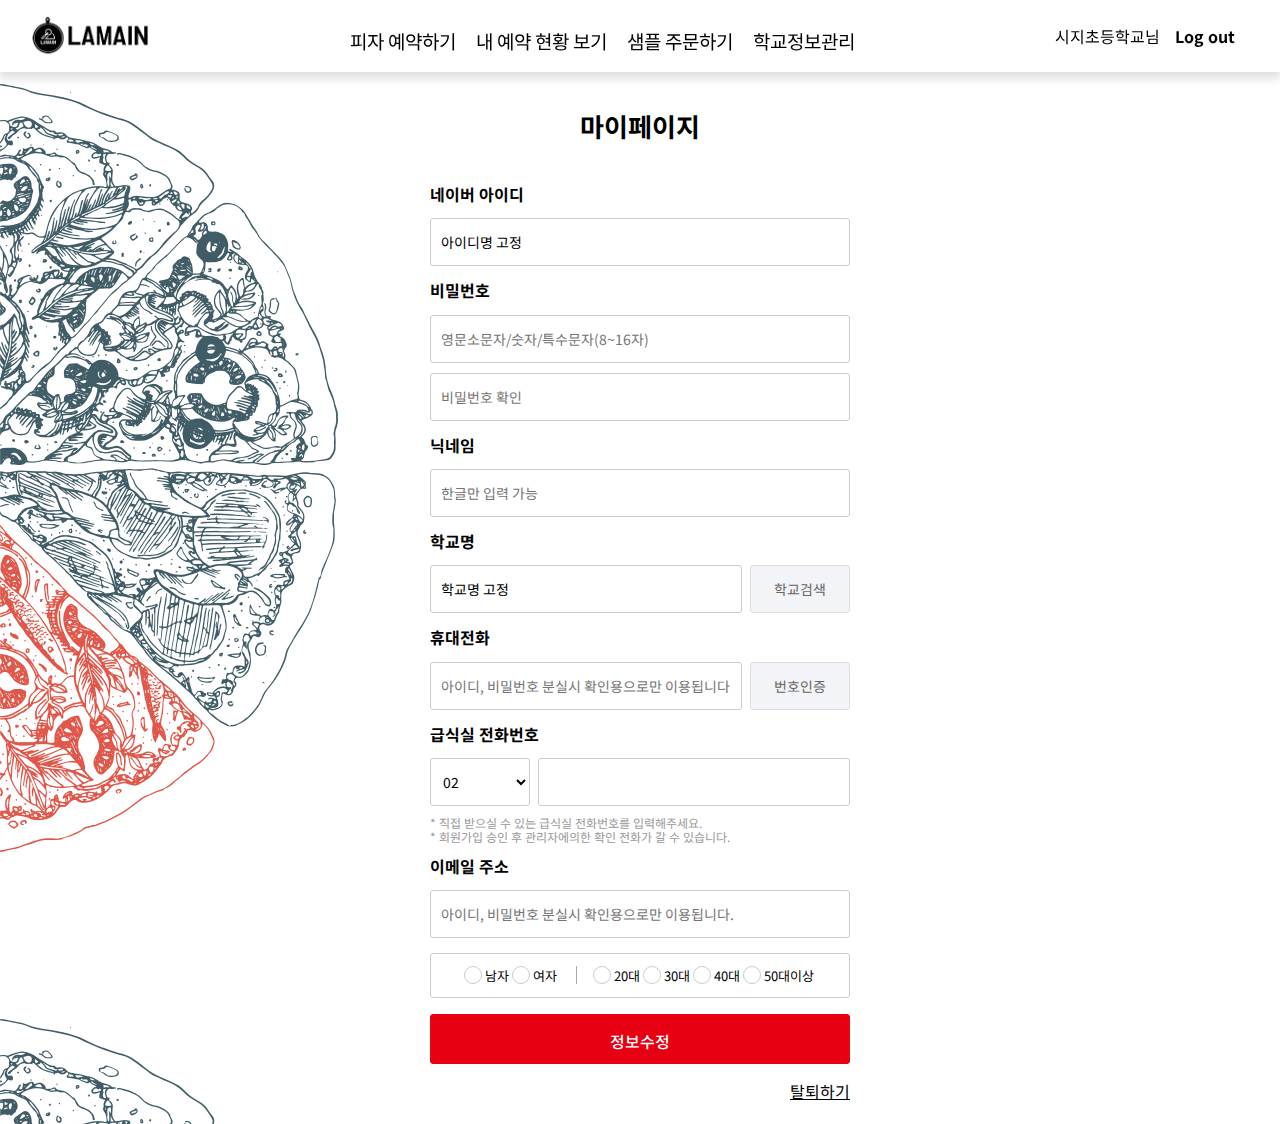
==== commit e60bd505: "Add files via upload" ====
--- a/info-manage/info-manage.html
+++ b/info-manage/info-manage.html
@@ -64,9 +64,15 @@
             <li class="call-calendar-tab">
               <a href="../reservation-page/reservation.html">피자 예약하기</a>
             </li>
-            <li><a href="#">내 예약 현황 보기</a></li>
-            <li><a href="#">샘플 주문하기</a></li>
-            <li><a href="#">학교정보관리</a></li>
+            <li>
+              <a href="../my-reservation/my-reservation.html"
+                >내 예약 현황 보기</a
+              >
+            </li>
+            <li>
+              <a href="../sample-order/sample-order.html">샘플 주문하기</a>
+            </li>
+            <li><a href="./info-manage.html">학교정보관리</a></li>
           </ul>
         </div>
 
@@ -84,9 +90,13 @@
           <li class="call-calendar">
             <a href="../reservation-page/reservation.html">피자 예약하기</a>
           </li>
-          <li><a href="./my-reservation.html">내 예약 현황 보기</a></li>
-          <li><a href="#">샘플 주문하기</a></li>
-          <li><a href="#">학교정보관리</a></li>
+          <li>
+            <a href="../my-reservation/my-reservation.html"
+              >내 예약 현황 보기</a
+            >
+          </li>
+          <li><a href="../sample-order/sample-order.html">샘플 주문하기</a></li>
+          <li><a href="./info-manage.html">학교정보관리</a></li>
         </ul>
       </div>
     </header>
@@ -427,7 +437,7 @@
                       </div>
                       <div class="sns_txt">
                         <div class="sns_img">
-                          <img src="/img/center_sns.png" />
+                          <img src="../img/center_sns.png" />
                         </div>
                         <h9>고객센터로 문의해주세요.<br />1544-5202</h9>
                       </div>
--- a/css/style.css
+++ b/css/style.css
@@ -355,7 +355,7 @@
   align-content: center;
 }
 
-.info-quantity, .order-btn-wrap, .calender-contents .week-container, .calender-head ul, .nav-bar {
+.container-checkbox, .detail-price, .info-quantity, .calender-contents .week-container, .calender-head ul, .nav-bar {
   display: flex;
   flex-direction: row;
   flex-wrap: nowrap;
@@ -371,6 +371,14 @@
   justify-content: center;
   align-items: center;
   align-content: flex-start;
+}
+
+.order-btn-wrap {
+  display: flex;
+  flex-direction: row;
+  flex-wrap: wrap;
+  justify-content: space-evenly;
+  align-items: center;
 }
 
 .calender-contents li {
@@ -482,7 +490,6 @@
 }
 .login_box .login-title {
   text-align: center;
-  margin-top: 15px;
 }
 .login_box .login_kakao {
   position: absolute;
@@ -492,7 +499,7 @@
   padding: 3% 2%;
   width: 65%;
   height: 47px;
-  top: 65%;
+  top: 62%;
   left: 50%;
   transform: translate(-50%, -50%);
   justify-content: center;
@@ -507,19 +514,19 @@
   position: absolute;
   display: flex;
   border-radius: 3px;
-  background: #e70012;
+  background: #f76d00;
   padding: 3% 2%;
   width: 65%;
   height: 47px;
-  top: 88%;
+  top: 84%;
   left: 50%;
   transform: translate(-50%, -50%);
   justify-content: center;
   align-items: center;
-  color: #391b1a;
 }
 .login_box .login_data101 a {
   font-size: 16px;
+  color: #fff;
 }
 .login_box .login_data101 img {
   width: 10%;
@@ -528,7 +535,7 @@
 
 .customer-center {
   width: 100%;
-  height: 33%;
+  height: 40%;
   padding: 20px;
   box-sizing: border-box;
   text-align: center;
@@ -553,6 +560,11 @@
   font-size: 80%;
 }
 
+@media (min-width: 480px) {
+  .login-box .login-title {
+    margin-top: 15px;
+  }
+}
 @media (min-width: 768px) {
   .bg {
     position: relative;
@@ -566,7 +578,7 @@
 
   .login-wrap {
     width: 350px;
-    height: 490px;
+    height: 520px;
   }
 
   .login_box .login_kakao,
@@ -584,7 +596,7 @@
   top: 0;
   background-color: #fff;
   width: 100%;
-  height: 80px;
+  height: 8vh;
   padding: 5px 30px;
   margin-bottom: 20px;
   box-shadow: 0px 5px 10px 1px rgba(0, 0, 0, 0.14);
@@ -626,12 +638,13 @@
 
 .menu-wrap .btn-userinfo {
   margin-right: 10px;
+  font-size: 3.2vw;
 }
 .menu-wrap .btn-userinfo .userhead {
   font-weight: bold;
 }
 .menu-wrap .btn-logout {
-  font-size: 16px;
+  font-size: 3.2vw;
   font-weight: bold;
   width: 70px;
   padding: 5px;
@@ -648,6 +661,14 @@
   cursor: pointer;
 }
 
+@media (min-width: 500px) {
+  .menu-wrap .btn-userinfo {
+    font-size: 16px;
+  }
+  .menu-wrap .btn-logout {
+    font-size: 16px;
+  }
+}
 @media (min-width: 992px) {
   .main-logo {
     width: 120px;
@@ -659,7 +680,7 @@
 }
 .menu-slide-wrap {
   position: fixed;
-  top: 80px;
+  top: 59px;
   height: 140xp;
   width: 100%;
   background-color: #fff;
@@ -801,13 +822,10 @@
 
 .calender-head {
   width: 100%;
-  border-top: solid 2px #ddd;
-  border-bottom: solid 2px #eee;
   box-sizing: border-box;
 }
 .calender-head ul {
   box-sizing: border-box;
-  border-right: solid 2px #ddd;
   width: 100%;
   text-align: center;
   box-sizing: border-box;
@@ -817,7 +835,7 @@
   width: 100%;
   height: 50px;
   padding-top: 14px;
-  border-left: solid 2px #ddd;
+  border: solid 1px #ddd;
   box-sizing: border-box;
 }
 
@@ -937,13 +955,12 @@
 .main-contents {
   max-width: 1320px;
   position: relative;
-  height: 100vh;
   display: grid;
-  grid-template-columns: 200px 200px;
-  grid-template-rows: 200px 200px;
+  grid-template-rows: 200px 200px 200px 200px;
   grid-gap: 30px;
   justify-content: center;
   align-content: center;
+  padding: 90px 0;
 }
 
 .main-box {
@@ -979,6 +996,14 @@
   color: #3f5d67;
 }
 
+@media (min-width: 480px) {
+  .main-contents {
+    height: 100vh;
+    grid-template-columns: 200px 200px;
+    grid-template-rows: 200px 200px;
+    padding: 0;
+  }
+}
 @media (min-width: 992px) {
   .main-contents {
     margin: 0 auto;
@@ -1011,7 +1036,7 @@
 }
 
 .food-img-wrap {
-  width: 500px;
+  width: 100%;
   height: 400px;
   margin: 0 auto;
   overflow: hidden;
@@ -1062,7 +1087,7 @@
 }
 
 .order-detail-wrap {
-  width: 500px;
+  width: 100%;
   padding: 20px;
   margin: 0 auto;
   background-color: #fff;
@@ -1091,23 +1116,23 @@
   margin: 20px auto;
 }
 .order-btn-wrap .reserv-btn {
-  width: 200px;
-  height: 60px;
+  width: 150px;
+  height: 50px;
   font-size: 16px;
   font-weight: bold;
-  color: #fff;
-  background-color: #e70012;
-  border: solid 1px #e70012;
+  color: #333;
+  background-color: #fff;
+  border: solid 1px #333;
   border-radius: 3px;
   cursor: pointer;
 }
 .order-btn-wrap .reserv-btn:hover {
-  background-color: #fff;
-  color: #e70012;
+  background-color: #333;
+  color: #fff;
 }
 
 .detail-info-wrap {
-  width: 500px;
+  width: 100%;
   margin: 0 auto;
   background-color: rgb(229, 229, 229);
 }
@@ -1117,7 +1142,7 @@
   position: fixed;
   bottom: 0;
   display: none;
-  width: 500px;
+  width: 100%;
   height: 60px;
   font-size: 20px;
   font-weight: bold;
@@ -1141,7 +1166,7 @@
   width: 100%;
 }
 .youtube-content iframe {
-  width: 500px;
+  width: 100%;
   height: 300px;
 }
 
@@ -1151,7 +1176,7 @@
 }
 
 .product-info {
-  width: 500px;
+  width: 100%;
   border-radius: 3px;
   padding: 30px;
   margin-top: 40px;
@@ -1163,9 +1188,10 @@
 }
 .product-info p {
   margin: 25px 0;
+  font-size: 17px;
 }
 .product-info img {
-  width: 430px;
+  width: 100%;
   box-sizing: border-box;
 }
 .product-info ul {
@@ -1178,25 +1204,58 @@
   margin: 10px 0;
 }
 
-.select-quantity-page {
+@media (min-width: 500px) {
+  .food-img-wrap {
+    width: 500px;
+  }
+
+  .order-btn-wrap .reserv-btn {
+    width: 180px;
+  }
+
+  .order-detail-wrap {
+    width: 500px;
+  }
+
+  .detail-info-wrap {
+    width: 500px;
+  }
+
+  .order-btn-float {
+    width: 500px;
+  }
+
+  .youtube-content iframe {
+    width: 500px;
+  }
+
+  .product-info {
+    width: 100%;
+  }
+  .product-info img {
+    width: 430px;
+  }
+}
+.slide-up-box {
   position: fixed;
   bottom: -100%;
   left: 50%;
   transform: translateX(-50%);
-  width: 500px;
+  max-width: 500px;
+  width: 100%;
   height: 92vh;
   padding: 20px;
   margin: 0 auto;
   background-color: #fff;
   box-sizing: border-box;
-  overflow-y: auto;
+  overflow-y: scroll;
   -ms-overflow-style: none;
   scrollbar-width: none;
   transition: all, 500ms;
-  z-index: 10;
-}
-
-.select-quantity-page::-webkit-scrollbar {
+  z-index: 9;
+}
+
+.slide-up-box::-webkit-scrollbar {
   display: none;
 }
 
@@ -1220,63 +1279,65 @@
 }
 
 .recommend-quantity {
-  width: 460px;
+  width: 100%;
   height: 80px;
-  padding: 10px;
+  padding: 14px 10px 10px;
   margin: 30px auto;
   border-radius: 5px;
-  box-shadow: rgba(0, 0, 0, 0.24) 0px 3px 8px;
+  border: solid 2px rgb(239, 239, 239);
   box-sizing: border-box;
 }
 .recommend-quantity span {
-  font-size: 15px;
+  font-size: 14px;
   color: #949292;
 }
 .recommend-quantity .standard-recommend {
   padding-top: 10px;
+  font-size: 14px;
 }
 
 .option-content {
   color: #747272;
   padding: 0;
   margin: 0 5px;
-  opacity: 0.5;
-  font-weight: bold;
 }
 
 .select-quantity-wrap {
-  padding-bottom: 10px;
-  margin-bottom: 20px;
+  padding-bottom: 15px;
+  margin-bottom: 15px;
   border-bottom: solid 2px rgb(239, 239, 239);
 }
-.select-quantity-wrap img {
-  width: 130px;
-  height: 100px;
+
+.quant-img-wrap {
+  position: relative;
+  width: 110px;
+  height: 85px;
   -o-object-fit: cover;
      object-fit: cover;
 }
-.select-quantity-wrap img:hover {
-  background: rgba(0, 0, 0, 0.5);
-  z-index: 10px;
+.quant-img-wrap img {
+  width: 100%;
+  height: 100%;
 }
 
 .info-quantity {
-  width: 100%;
+  width: calc(100% - 130px);
   padding-right: 10px;
   margin-left: 20px;
 }
 .info-quantity .quant-info-txt h4 {
   margin-bottom: 10px;
+  font-size: 3vw;
 }
 .info-quantity .quantity-input-wrap {
-  width: 113px;
+  width: 90px;
   padding: 3px;
+  text-align: center;
+  box-sizing: border-box;
+}
+.info-quantity .one-input {
   border: solid 2px #ddd;
-  text-align: center;
-  box-sizing: border-box;
-}
-.info-quantity .one-input {
-  border-bottom: solid 2px #ddd;
+  border-radius: 50px 50px 50px 50px;
 }
 .info-quantity .one-input input {
   width: 50px;
@@ -1289,9 +1350,6 @@
 .info-quantity .one-input a {
   font-size: 20px;
 }
-.info-quantity .ten-input .plus-10 {
-  border-right: solid 2px #ddd;
-}
 .info-quantity .ten-input a {
   display: block;
   width: 50%;
@@ -1302,7 +1360,7 @@
 }
 
 .total-amount {
-  width: 430px;
+  max-width: 430px;
   height: 50px;
   background-color: #e70012;
   color: #fff;
@@ -1319,6 +1377,27 @@
   color: #e70012;
 }
 
+@media (min-width: 500px) {
+  .slide-up-box {
+    width: 500px;
+  }
+
+  .recommend-quantity {
+    width: 460px;
+  }
+
+  .quant-img-wrap {
+    width: 100%;
+    height: 100%;
+  }
+
+  .info-quantity .quant-info-txt h4 {
+    font-size: 16px;
+  }
+  .info-quantity .quantity-input-wrap {
+    width: 110px;
+  }
+}
 /* 내 예약 현황 보기*/
 .my-reserv-main {
   max-width: 500px;
@@ -1329,18 +1408,19 @@
 
 .my-reserv {
   width: 100%;
-  margin: 20px 0;
+  margin: 30px 0;
+  padding: 0 20px 20px;
+  background-color: #eee;
+}
+
+.my-reserv-state {
+  width: 100%;
+  height: 50px;
   border-bottom: solid 1px #949292;
-}
-
-.my-reserv-state {
-  width: 100%;
-  height: 50px;
 }
 .my-reserv-state p {
   height: 100%;
   padding: 10px;
-  background-color: #ebebeb;
   font-size: 20px;
   line-height: 30px;
   box-sizing: border-box;
@@ -1374,30 +1454,63 @@
   height: 60px;
   font-size: 16px;
   font-weight: bold;
-  color: #fff;
+  color: #7a7a7a !important;
   border-radius: 3px;
   background-color: #333 !important;
   border: solid 1px #333 !important;
   pointer-events: none;
 }
 
+.detail-contents-wrap h2 {
+  margin: 0 0 20px;
+  font-weight: bold;
+}
+
+.detail-contents {
+  width: 100%;
+  margin-top: 20px;
+  padding: 20px;
+  background-color: #eee;
+}
+.detail-contents table {
+  width: 100%;
+  border: solid 1px #adadad;
+  border-collapse: collapse;
+}
+.detail-contents tbody {
+  width: 100%;
+}
+.detail-contents tbody tr {
+  padding: 15px;
+  border: solid 1px #adadad;
+}
+.detail-contents tbody td {
+  padding: 15px;
+  border: solid 1px #adadad;
+}
+
+.menu-detail {
+  width: 100%;
+  padding: 20px;
+  margin-top: 10px;
+  background-color: #eee;
+}
+
+.detail-price {
+  margin-bottom: 20px;
+  font-size: 3vw;
+}
+
+.total-detail-price {
+  border-top: solid 1px #000;
+  font-size: 18px;
+  font-weight: bold;
+  padding-top: 10px;
+  text-align: right;
+}
+
 .review-page {
-  position: fixed;
-  bottom: -100%;
-  left: 50%;
-  transform: translateX(-50%);
-  max-width: 500px;
-  width: 500px;
-  height: 91vh;
-  padding: 20px;
-  margin: 0 auto;
-  background-color: #fff;
-  box-sizing: border-box;
-  overflow-y: auto;
-  -ms-overflow-style: none;
-  scrollbar-width: none;
-  transition: all, 500ms;
-  z-index: 10;
+  height: 92vh;
 }
 .review-page .my-reserv-contents {
   margin-top: 20px;
@@ -1414,7 +1527,7 @@
   height: 25px;
   margin-bottom: 10px;
   margin-left: 5px;
-  border: solid 2px #000;
+  border: solid 1px #000;
   border-right: none;
   border-top: none;
   transform: rotate(45deg);
@@ -1432,7 +1545,7 @@
 
 .review-box-wrap {
   width: 100%;
-  margin-top: 30px;
+  margin: 30px 0;
 }
 .review-box-wrap h3 {
   padding: 10px 0;
@@ -1456,7 +1569,7 @@
 }
 
 #myform label {
-  font-size: 3em;
+  font-size: 2.5rem;
   /* 이모지 크기 */
   color: transparent;
   /* 기존 이모지 컬러 제거 */
@@ -1478,7 +1591,6 @@
 }
 
 .container-checkbox {
-  display: block;
   position: relative;
   margin: 12px 0;
   cursor: pointer;
@@ -1492,45 +1604,11 @@
   opacity: 0;
   cursor: pointer;
 }
-.container-checkbox .checkmark {
-  position: absolute;
-  top: 0;
-  left: 95%;
-  height: 18px;
-  width: 18px;
-  background-color: #fff;
-  border: 1px solid #ccc;
-  border-radius: 3px;
-}
-
-.container-checkbox:hover input ~ .checkmark {
-  background-color: #fff;
-  border: 1px solid #000;
-}
-
-.container-checkbox input:checked ~ .checkmark {
-  border: 1px solid #e70012;
-  background-color: #e70012;
-}
-
-.container-checkbox .checkmark:after {
-  content: "";
-  position: absolute;
-  display: none;
-}
-
-.container-checkbox input:checked ~ .checkmark:after {
-  display: block;
-}
-
-.container-checkbox .checkmark:after {
-  left: 5px;
-  top: 2px;
-  width: 4px;
-  height: 8px;
-  border: solid white;
-  border-width: 0 2px 2px 0;
-  transform: rotate(45deg);
+.container-checkbox #myform fieldset {
+  width: 172px;
+}
+.container-checkbox #myform label {
+  font-size: 1.2rem;
 }
 
 .comment-box {
@@ -1544,6 +1622,23 @@
   border-radius: 3px;
 }
 
+@media (min-width: 500px) {
+  .detail-price {
+    font-size: 16px;
+  }
+
+  #myform fieldset {
+    width: auto;
+  }
+
+  #myform label {
+    font-size: 3rem;
+  }
+
+  .container-checkbox #myform label {
+    font-size: 1.5rem;
+  }
+}
 /* 학교정보관리 */
 #container {
   padding-top: 80px;
@@ -1578,7 +1673,6 @@
   margin-bottom: 8px;
   font-size: 12px;
   color: #999;
-  font-weight: 700;
 }
 
 .inner {
@@ -1627,7 +1721,7 @@
 }
 
 .w460 {
-  width: 460px;
+  width: 100%;
   max-width: 460px;
   margin: 0 auto;
 }
@@ -1781,12 +1875,17 @@
   content: "";
   display: inline-block;
   width: 1px;
-  height: 18px;
+  height: 35px;
   margin: 2px 16px 0 16px;
   vertical-align: 0px;
   background-color: #aaa;
 }
 
+@media (min-width: 424px) {
+  .pipe2:before {
+    height: 18px !important;
+  }
+}
 .join_sort {
   border: 1px solid #ccc;
   border-radius: 3px;
@@ -1797,6 +1896,9 @@
   justify-content: center;
   margin-top: 5px;
 }
+.join_sort ul {
+  line-height: 1.5;
+}
 .join_sort li {
   padding-right: 3px;
   float: left;
@@ -1806,7 +1908,8 @@
   padding-left: 21px;
 }
 
-.layer_pop {
+.layer_pop,
+.layer_sns {
   position: fixed;
   top: 0;
   left: 0;
@@ -1815,7 +1918,8 @@
   display: none;
   z-index: 99;
 }
-.layer_pop .black {
+.layer_pop .black,
+.layer_sns .black {
   width: 100%;
   height: 100%;
   background: rgba(0, 0, 0, 0.4);
@@ -1823,14 +1927,16 @@
   top: 0;
   left: 0;
 }
-.layer_pop .pop_wrap {
+.layer_pop .pop_wrap,
+.layer_sns .pop_wrap {
   width: 100%;
   height: 100%;
   display: flex;
   justify-content: center;
   align-items: center;
 }
-.layer_pop .pop {
+.layer_pop .pop,
+.layer_sns .pop {
   position: relative;
   background: #fff;
   padding: 1.5%;
@@ -1891,7 +1997,7 @@
 
 .small_txt {
   padding: 2% 0;
-  font-size: 13px;
+  font-size: 14px;
   font-weight: 700;
   margin-bottom: 0px !important;
 }
@@ -1969,6 +2075,25 @@
   border-top: none;
 }
 
+.layer_sns .sns_txt {
+  display: flex;
+  align-items: center;
+}
+.layer_sns h9 {
+  padding: 0;
+  margin-left: 15px;
+  font-size: 22px;
+  line-height: 34px;
+  font-weight: 700;
+}
+
+.sample-order-wrap {
+  background-color: #fff;
+  max-width: 500px;
+  margin: 0 auto;
+  padding-top: 9vh;
+}
+
 /* footer */
 .footer {
   position: relative;
@@ -2022,6 +2147,7 @@
 }
 .footer-logo img {
   width: 110px;
+  filter: invert(1);
 }
 
 .footer-contents {
@@ -2077,7 +2203,7 @@
     border: none;
   }
   .fnb .sns-link li {
-    width: 20px;
+    width: 24px;
     padding: 0;
   }
   .fnb ul {
